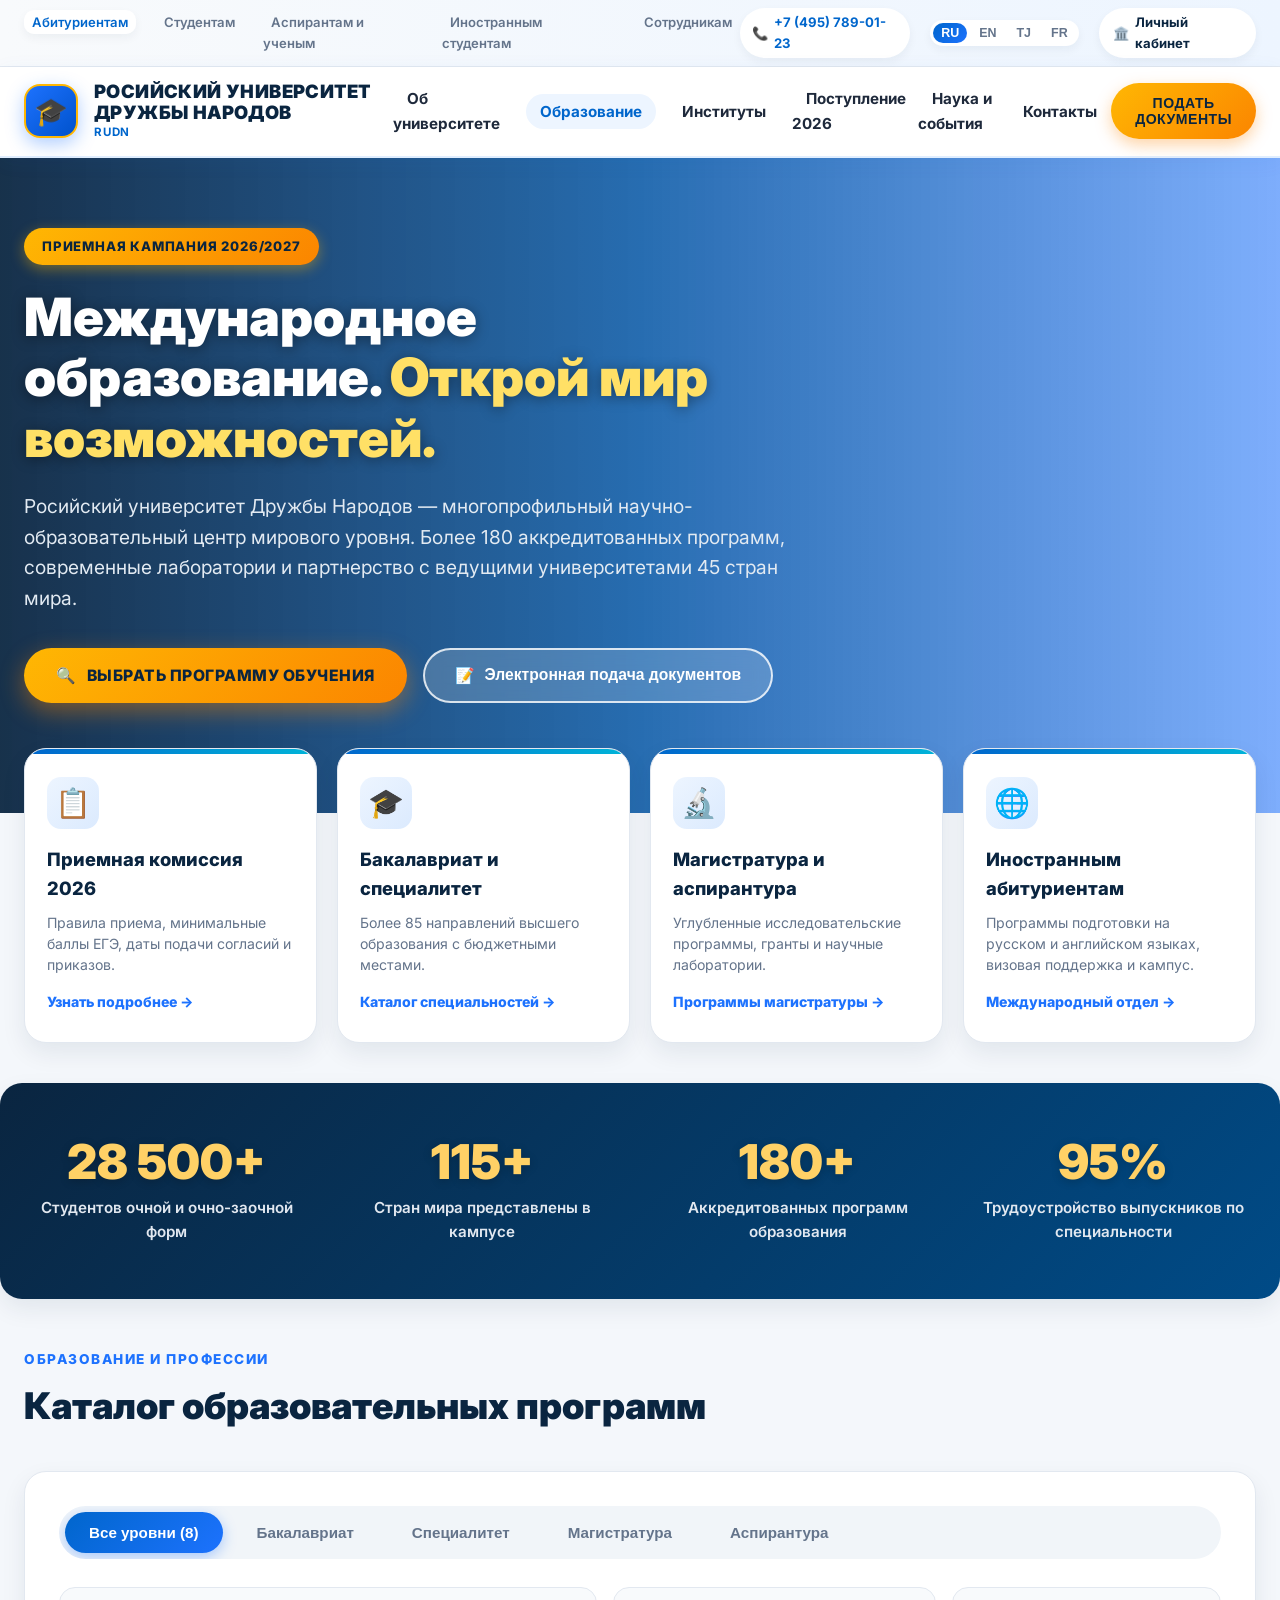
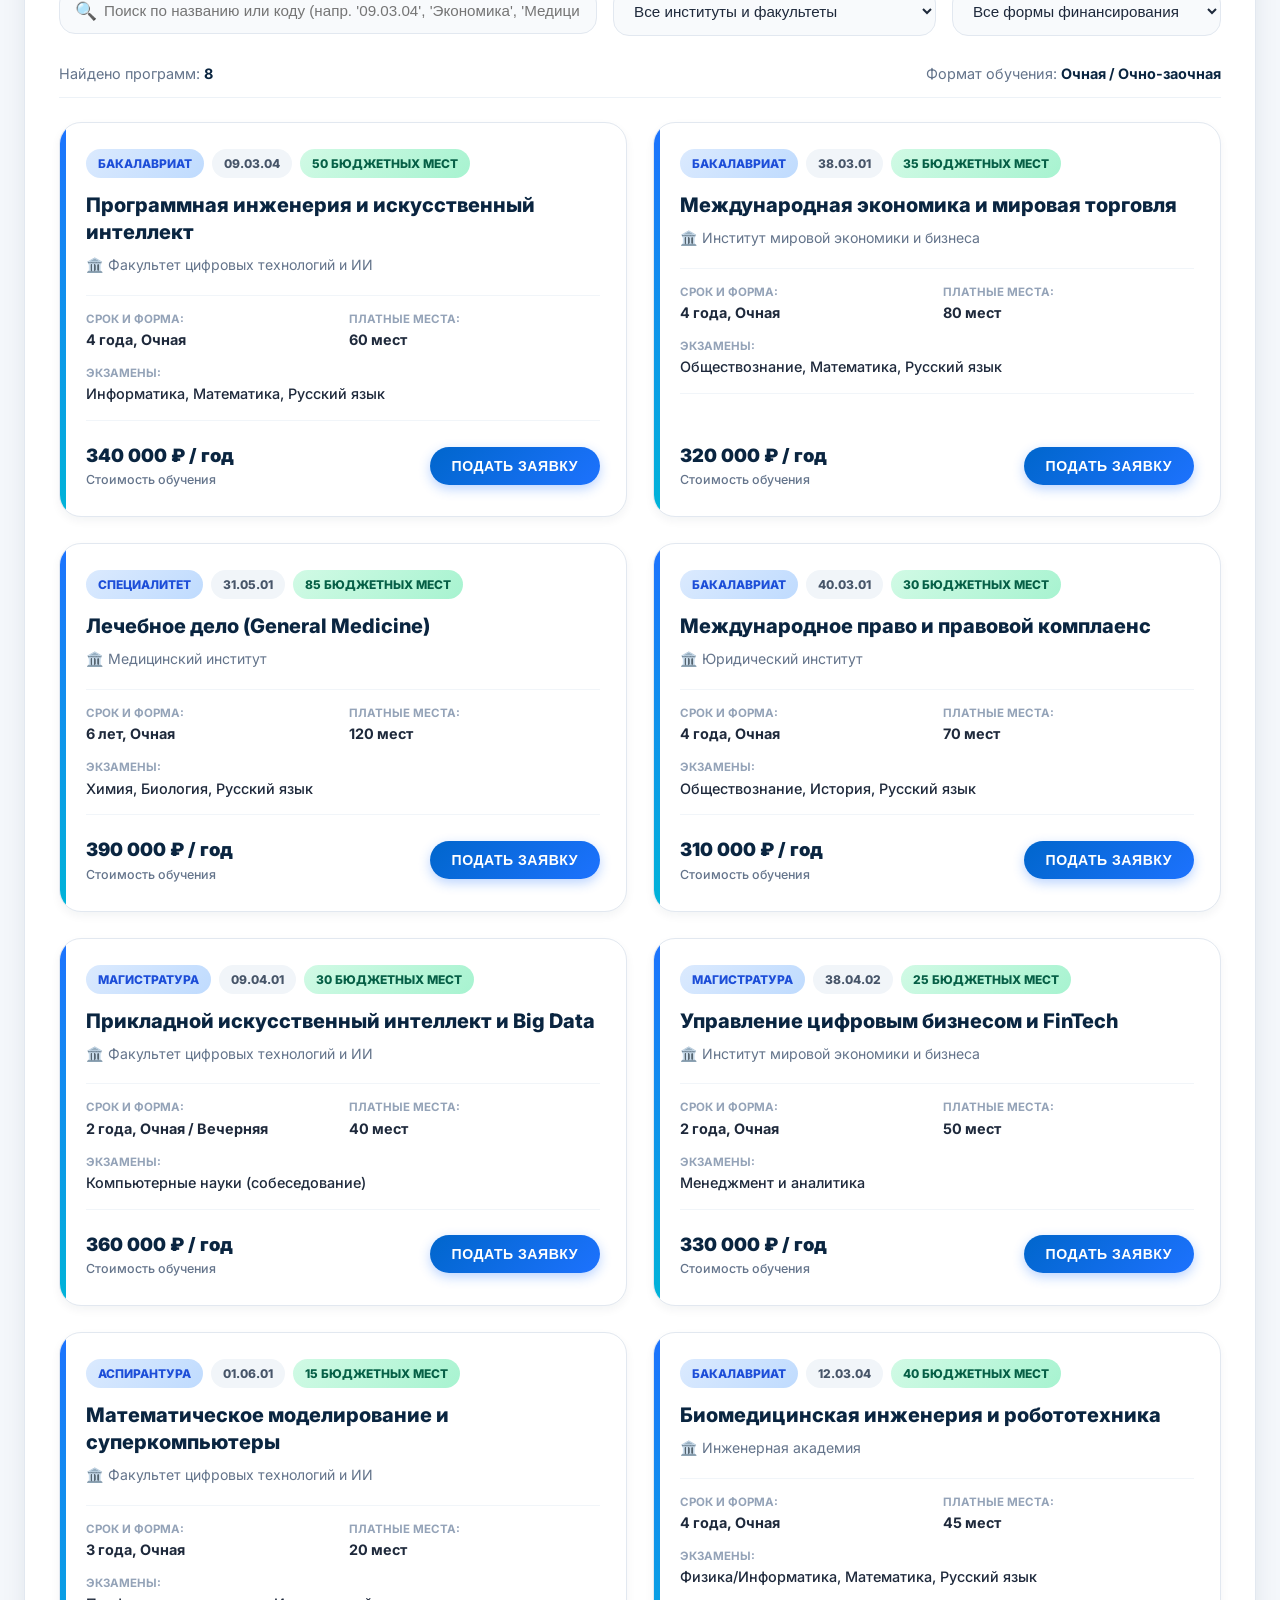
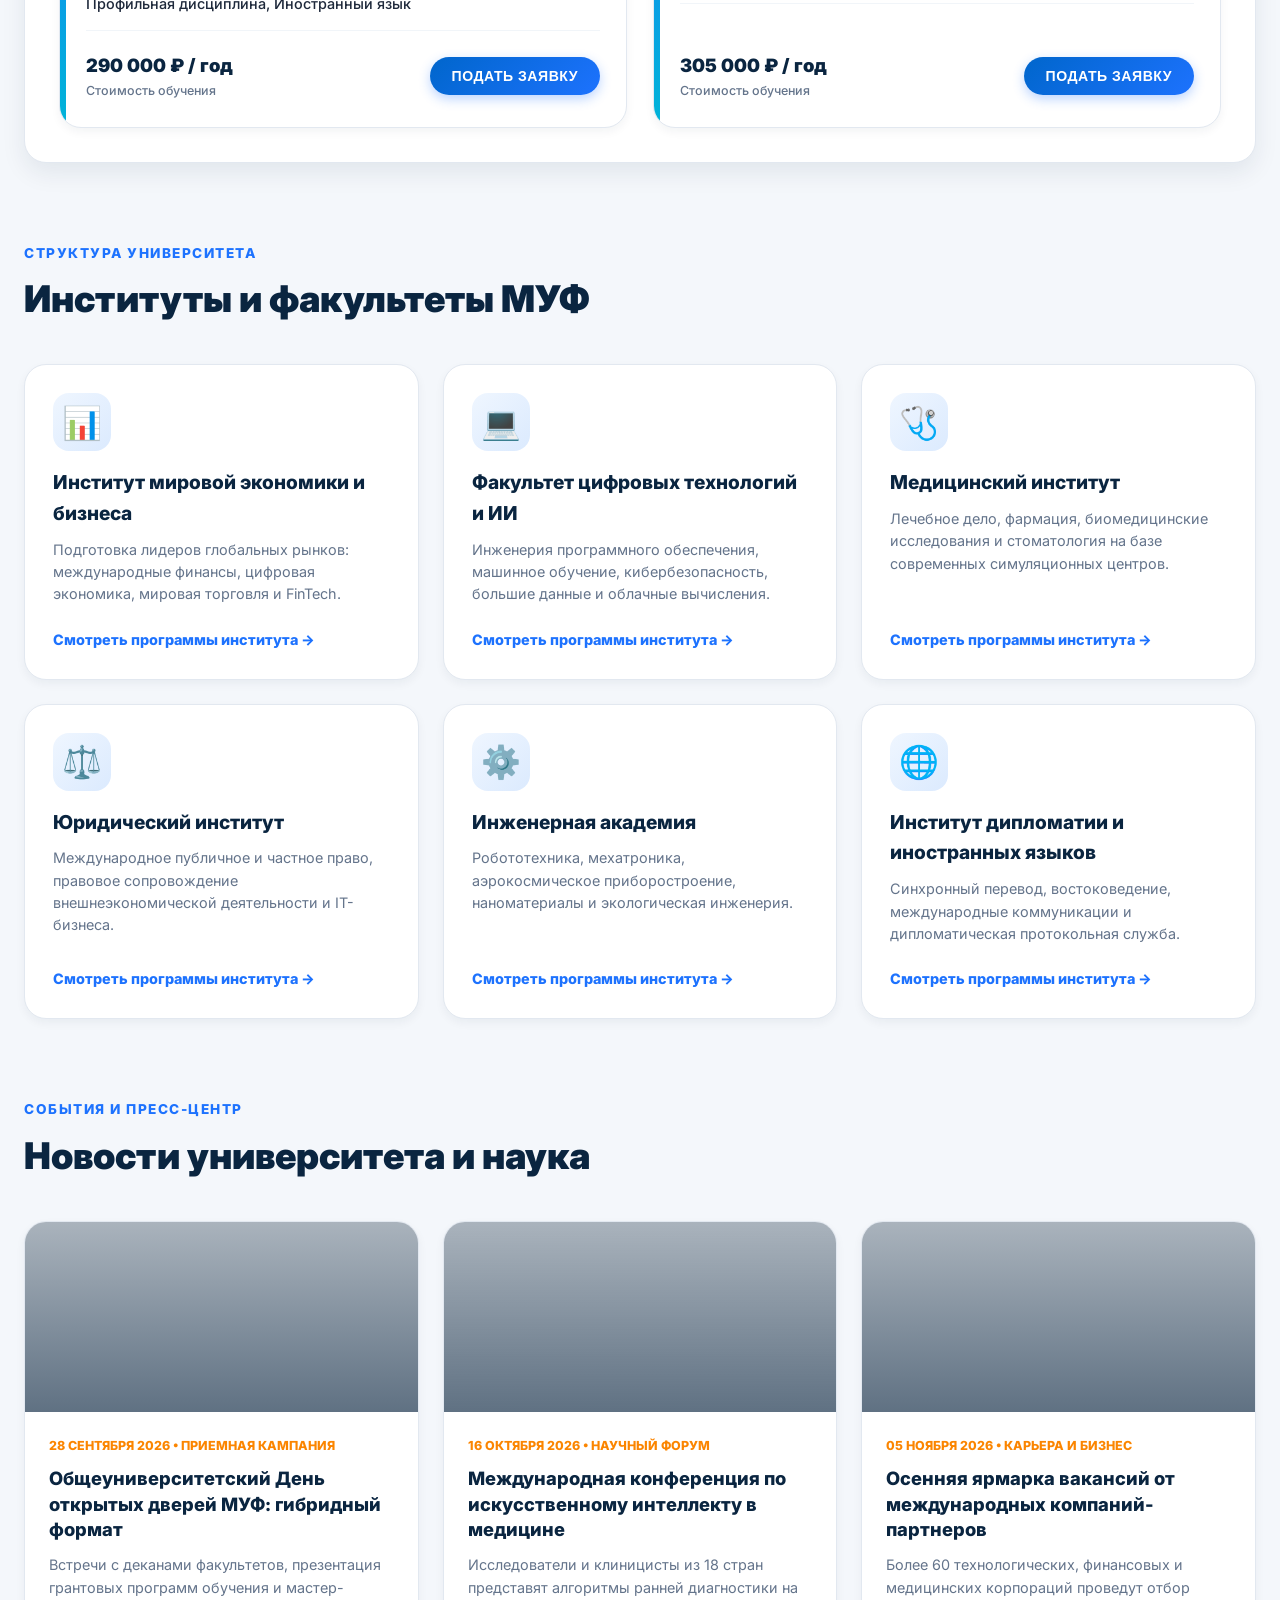
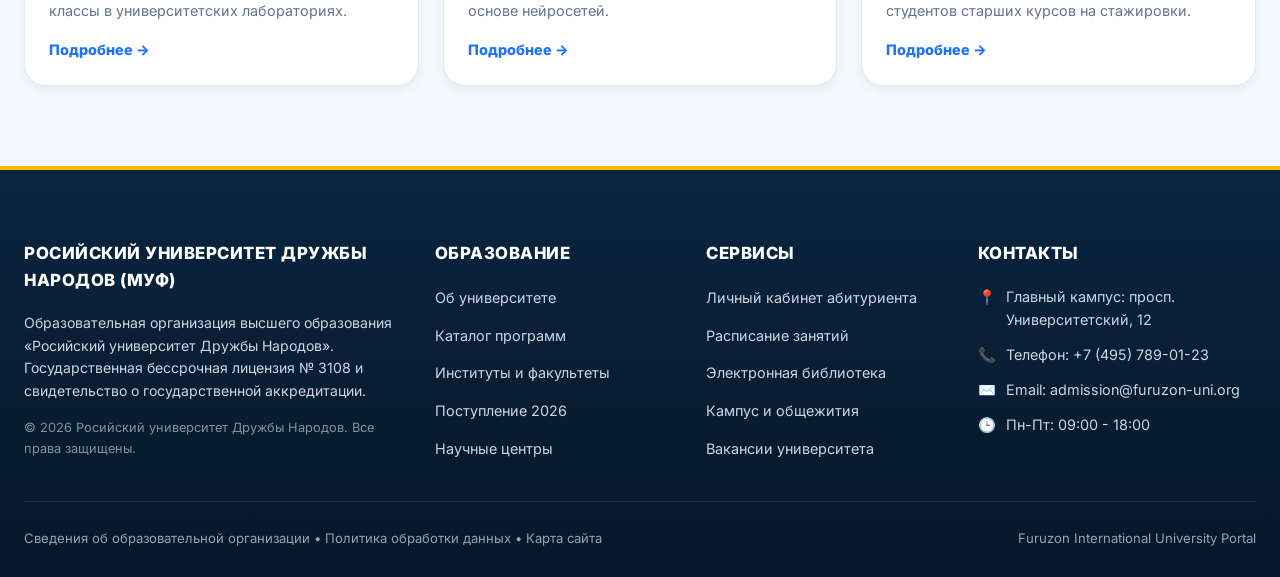
==== index.html @ 8e2ba2ee "Add files via upload" ====
<!DOCTYPE html>
<html lang="ru">
<head>
  <meta charset="UTF-8">
  <meta name="viewport" content="width=device-width, initial-scale=1.0">
  <title>Росийский университет Дружбы Народов | Официальный портал</title>
  <meta name="description" content="Официальный сайт Международного университета Фурузона (МУФ). Бакалавриат, магистратура, аспирантура, институты, приемная комиссия 2026.">
  
  <!-- Fonts -->
  <link rel="preconnect" href="https://fonts.googleapis.com">
  <link rel="preconnect" href="https://fonts.gstatic.com" crossorigin>
  <link href="https://fonts.googleapis.com/css2?family=Inter:wght@400;500;600;700;800;900&display=swap" rel="stylesheet">
  
  <link rel="stylesheet" href="styles.css">
</head>
<body>

  <!-- ================= 1. UTILITY AUDIENCE BAR ================= -->
  <aside class="header-utility-bar">
    <div class="container">
      <ul class="audience-links">
        <li><a href="#catalog" class="active">Абитуриентам</a></li>
        <li><a href="#faculties">Студентам</a></li>
        <li><a href="#news">Аспирантам и ученым</a></li>
        <li><a href="#admission">Иностранным студентам</a></li>
        <li><a href="#contacts">Сотрудникам</a></li>
      </ul>

      <div class="utility-right-tools">
        <a href="tel:+74957890123" class="hotline-phone">
          <span>📞</span> +7 (495) 789-01-23
        </a>

        <div class="lang-selector">
          <button class="lang-btn active">RU</button>
          <button class="lang-btn">EN</button>
          <button class="lang-btn">TJ</button>
          <button class="lang-btn">FR</button>
        </div>

        <a href="#apply" class="personal-portal-link" id="openCabinetBtn">
          <span>🏛️</span> Личный кабинет
        </a>
      </div>
    </div>
  </aside>

  <!-- ================= 2. MAIN WHITE NAVIGATION HEADER ================= -->
  <header class="main-white-header">
    <div class="container">
      <a href="#" class="brand-wrapper">
        <div class="brand-emblem">🎓</div>
        <div class="brand-names">
          <h1>Росийский университет Дружбы Народов</h1>
          <span>RUDN</span>
        </div>
      </a>

      <nav>
        <ul class="nav-links-menu" id="mainNavLinks">
          <li><a href="#about">Об университете</a></li>
          <li><a href="#catalog" class="active">Образование</a></li>
          <li><a href="#faculties">Институты</a></li>
          <li><a href="#admission">Поступление 2026</a></li>
          <li><a href="#news">Наука и события</a></li>
          <li><a href="#contacts">Контакты</a></li>
        </ul>
      </nav>

      <div style="display: flex; align-items: center; gap: 14px;">
        <button class="btn-header-apply" id="btnHeaderApply">Подать документы</button>
        <button class="mobile-menu-icon" id="mobileMenuBtn" aria-label="Открыть меню">☰</button>
      </div>
    </div>
  </header>

  <!-- ================= 3. CAMPUS PHOTOGRAPHIC HERO SLIDER ================= -->
  <section class="hero-slider-section" id="about">
    <div class="container">
      <div class="hero-text-block">
        <span class="hero-eyebrow">Приемная кампания 2026/2027</span>
        <h2 class="hero-title-main">
          Международное образование. <span>Открой мир возможностей.</span>
        </h2>
        <p class="hero-sub-p">
          Росийский университет Дружбы Народов — многопрофильный научно-образовательный центр мирового уровня. Более 180 аккредитованных программ, современные лаборатории и партнерство с ведущими университетами 45 стран мира.
        </p>
        <div class="hero-cta-buttons">
          <a href="#catalog" class="btn-hero-solid">
            <span>🔍</span> Выбрать программу обучения
          </a>
          <button class="btn-hero-outline" id="btnHeroApply">
            <span>📝</span> Электронная подача документов
          </button>
        </div>
      </div>
    </div>
  </section>

  <!-- ================= 4. FLOATING QUICK-ACCESS TILES ================= -->
  <div class="quick-tiles-wrapper">
    <div class="quick-tiles-grid">
      <a href="#admission" class="quick-tile-card">
        <div>
          <div class="tile-icon">📋</div>
          <h3>Приемная комиссия 2026</h3>
          <p>Правила приема, минимальные баллы ЕГЭ, даты подачи согласий и приказов.</p>
        </div>
        <div class="tile-arrow">Узнать подробнее →</div>
      </a>

      <a href="#catalog" class="quick-tile-card">
        <div>
          <div class="tile-icon">🎓</div>
          <h3>Бакалавриат и специалитет</h3>
          <p>Более 85 направлений высшего образования с бюджетными местами.</p>
        </div>
        <div class="tile-arrow">Каталог специальностей →</div>
      </a>

      <a href="#catalog" class="quick-tile-card">
        <div>
          <div class="tile-icon">🔬</div>
          <h3>Магистратура и аспирантура</h3>
          <p>Углубленные исследовательские программы, гранты и научные лаборатории.</p>
        </div>
        <div class="tile-arrow">Программы магистратуры →</div>
      </a>

      <a href="#admission" class="quick-tile-card">
        <div>
          <div class="tile-icon">🌐</div>
          <h3>Иностранным абитуриентам</h3>
          <p>Программы подготовки на русском и английском языках, визовая поддержка и кампус.</p>
        </div>
        <div class="tile-arrow">Международный отдел →</div>
      </a>
    </div>
  </div>

  <!-- ================= 5. INSTITUTIONAL STATS BAND ================= -->
  <section class="stats-band">
    <div class="container">
      <div class="stat-item">
        <h4>28 500+</h4>
        <p>Студентов очной и очно-заочной форм</p>
      </div>
      <div class="stat-item">
        <h4>115+</h4>
        <p>Стран мира представлены в кампусе</p>
      </div>
      <div class="stat-item">
        <h4>180+</h4>
        <p>Аккредитованных программ образования</p>
      </div>
      <div class="stat-item">
        <h4>95%</h4>
        <p>Трудоустройство выпускников по специальности</p>
      </div>
    </div>
  </section>

  <!-- ================= 6. EDUCATIONAL PROGRAMS CATALOG ================= -->
  <section class="section-container" id="catalog">
    <div class="section-title-wrap">
      <span class="section-kicker">Образование и профессии</span>
      <h2 class="section-heading">Каталог образовательных программ</h2>
    </div>

    <div class="catalog-panel">
      <!-- Degree level tabs -->
      <div class="levels-tab-row" id="levelTabs">
        <button class="level-pill-btn active" data-level="all">Все уровни (8)</button>
        <button class="level-pill-btn" data-level="bachelor">Бакалавриат</button>
        <button class="level-pill-btn" data-level="specialist">Специалитет</button>
        <button class="level-pill-btn" data-level="master">Магистратура</button>
        <button class="level-pill-btn" data-level="phd">Аспирантура</button>
      </div>

      <!-- Filters & live search -->
      <div class="controls-filter-grid">
        <div class="search-field-box">
          <span class="search-icon-pos">🔍</span>
          <input 
            type="text" 
            id="programSearchInput" 
            placeholder="Поиск по названию или коду (напр. '09.03.04', 'Экономика', 'Медицина')..."
          >
        </div>

        <div>
          <select id="facultyFilterSelect" class="dropdown-filter-select">
            <option value="all">Все институты и факультеты</option>
            <option value="econ">Институт мировой экономики и бизнеса</option>
            <option value="it">Факультет цифровых технологий и ИИ</option>
            <option value="med">Медицинский институт</option>
            <option value="law">Юридический институт</option>
            <option value="eng">Инженерная академия</option>
          </select>
        </div>

        <div>
          <select id="budgetFilterSelect" class="dropdown-filter-select">
            <option value="all">Все формы финансирования</option>
            <option value="budget">Есть бюджетные места</option>
            <option value="contract">Контрактная основа</option>
          </select>
        </div>
      </div>

      <!-- Counter -->
      <div class="programs-counter-bar">
        <span>Найдено программ: <strong id="resultsCount">8</strong></span>
        <span>Формат обучения: <strong>Очная / Очно-заочная</strong></span>
      </div>

      <!-- Grid of Cards -->
      <div class="programs-cards-flow" id="programsGrid">
        <!-- Injected dynamically via app.js -->
      </div>
    </div>
  </section>

  <!-- ================= 7. INSTITUTES & FACULTIES ================= -->
  <section class="section-container" id="faculties">
    <div class="section-title-wrap">
      <span class="section-kicker">Структура университета</span>
      <h2 class="section-heading">Институты и факультеты МУФ</h2>
    </div>

    <div class="institutes-academic-grid">
      <div class="institute-card-unit">
        <div class="unit-top-info">
          <div class="unit-emblem-badge">📊</div>
          <h3>Институт мировой экономики и бизнеса</h3>
          <p>Подготовка лидеров глобальных рынков: международные финансы, цифровая экономика, мировая торговля и FinTech.</p>
        </div>
        <a href="#catalog" class="unit-programs-link">Смотреть программы института →</a>
      </div>

      <div class="institute-card-unit">
        <div class="unit-top-info">
          <div class="unit-emblem-badge">💻</div>
          <h3>Факультет цифровых технологий и ИИ</h3>
          <p>Инженерия программного обеспечения, машинное обучение, кибербезопасность, большие данные и облачные вычисления.</p>
        </div>
        <a href="#catalog" class="unit-programs-link">Смотреть программы института →</a>
      </div>

      <div class="institute-card-unit">
        <div class="unit-top-info">
          <div class="unit-emblem-badge">🩺</div>
          <h3>Медицинский институт</h3>
          <p>Лечебное дело, фармация, биомедицинские исследования и стоматология на базе современных симуляционных центров.</p>
        </div>
        <a href="#catalog" class="unit-programs-link">Смотреть программы института →</a>
      </div>

      <div class="institute-card-unit">
        <div class="unit-top-info">
          <div class="unit-emblem-badge">⚖️</div>
          <h3>Юридический институт</h3>
          <p>Международное публичное и частное право, правовое сопровождение внешнеэкономической деятельности и IT-бизнеса.</p>
        </div>
        <a href="#catalog" class="unit-programs-link">Смотреть программы института →</a>
      </div>

      <div class="institute-card-unit">
        <div class="unit-top-info">
          <div class="unit-emblem-badge">⚙️</div>
          <h3>Инженерная академия</h3>
          <p>Робототехника, мехатроника, аэрокосмическое приборостроение, наноматериалы и экологическая инженерия.</p>
        </div>
        <a href="#catalog" class="unit-programs-link">Смотреть программы института →</a>
      </div>

      <div class="institute-card-unit">
        <div class="unit-top-info">
          <div class="unit-emblem-badge">🌐</div>
          <h3>Институт дипломатии и иностранных языков</h3>
          <p>Синхронный перевод, востоковедение, международные коммуникации и дипломатическая протокольная служба.</p>
        </div>
        <a href="#catalog" class="unit-programs-link">Смотреть программы института →</a>
      </div>
    </div>
  </section>

  <!-- ================= 8. NEWS & EVENTS ================= -->
  <section class="section-container" id="news">
    <div class="section-title-wrap">
      <span class="section-kicker">События и пресс-центр</span>
      <h2 class="section-heading">Новости университета и наука</h2>
    </div>

    <div class="news-events-grid">
      <article class="news-portal-card">
        <div class="news-photo-thumb img-1"></div>
        <div class="news-card-inner">
          <div>
            <div class="news-stamp-date">28 сентября 2026 • Приемная кампания</div>
            <h3>Общеуниверситетский День открытых дверей МУФ: гибридный формат</h3>
            <p>Встречи с деканами факультетов, презентация грантовых программ обучения и мастер-классы в университетских лабораториях.</p>
          </div>
          <a href="#admission" class="read-more-link">Подробнее →</a>
        </div>
      </article>

      <article class="news-portal-card">
        <div class="news-photo-thumb img-2"></div>
        <div class="news-card-inner">
          <div>
            <div class="news-stamp-date">16 октября 2026 • Научный форум</div>
            <h3>Международная конференция по искусственному интеллекту в медицине</h3>
            <p>Исследователи и клиницисты из 18 стран представят алгоритмы ранней диагностики на основе нейросетей.</p>
          </div>
          <a href="#news" class="read-more-link">Подробнее →</a>
        </div>
      </article>

      <article class="news-portal-card">
        <div class="news-photo-thumb img-3"></div>
        <div class="news-card-inner">
          <div>
            <div class="news-stamp-date">05 ноября 2026 • Карьера и бизнес</div>
            <h3>Осенняя ярмарка вакансий от международных компаний-партнеров</h3>
            <p>Более 60 технологических, финансовых и медицинских корпораций проведут отбор студентов старших курсов на стажировки.</p>
          </div>
          <a href="#contacts" class="read-more-link">Подробнее →</a>
        </div>
      </article>
    </div>
  </section>

  <!-- ================= 9. ADMISSION APPLICATION MODAL ================= -->
  <div class="modal-overlay-wrap" id="appModal">
    <div class="modal-box-frame">
      <button class="modal-close-trigger" id="modalCloseBtn" aria-label="Закрыть">&times;</button>
      
      <div id="modalFormContainer">
        <div class="modal-header-text">
          <h2>Онлайн-приемная комиссия МУФ</h2>
          <p>Подача заявления на поступление в Росийский университет Дружбы Народов (2026/2027 уч. год).</p>
        </div>

        <form id="admissionForm">
          <div class="form-group-item">
            <label for="applicantName">ФИО поступающего *</label>
            <input type="text" id="applicantName" class="form-input-control" placeholder="Иванов Иван Иванович" required>
          </div>

          <div class="form-two-cols">
            <div class="form-group-item">
              <label for="applicantEmail">Email *</label>
              <input type="email" id="applicantEmail" class="form-input-control" placeholder="student@example.com" required>
            </div>
            <div class="form-group-item">
              <label for="applicantPhone">Телефон *</label>
              <input type="tel" id="applicantPhone" class="form-input-control" placeholder="+7 (999) 000-00-00" required>
            </div>
          </div>

          <div class="form-group-item">
            <label for="applicantProgram">Выбранная специальность *</label>
            <select id="applicantProgram" class="form-input-control" required>
              <option value="">-- Выберите программу из перечня --</option>
              <option value="09.03.04 Программная инженерия и разработка ИИ">09.03.04 Программная инженерия и разработка ИИ (Бакалавриат)</option>
              <option value="38.03.01 Международная экономика и мировая торговля">38.03.01 Международная экономика и мировая торговля (Бакалавриат)</option>
              <option value="31.05.01 Лечебное дело">31.05.01 Лечебное дело (Специалитет)</option>
              <option value="40.03.01 Международное право">40.03.01 Международное право (Бакалавриат)</option>
              <option value="09.04.01 Прикладной искусственный интеллект">09.04.01 Прикладной искусственный интеллект (Магистратура)</option>
              <option value="38.04.02 Управление цифровым бизнесом">38.04.02 Управление цифровым бизнесом (Магистратура)</option>
              <option value="01.06.01 Математическое моделирование">01.06.01 Математическое моделирование (Аспирантура)</option>
              <option value="12.03.04 Биомедицинская инженерия">12.03.04 Биомедицинская инженерия (Бакалавриат)</option>
            </select>
          </div>

          <div class="form-two-cols">
            <div class="form-group-item">
              <label for="studyForm">Форма обучения</label>
              <select id="studyForm" class="form-input-control">
                <option value="full-time">Очная</option>
                <option value="part-time">Очно-заочная</option>
                <option value="distance">Дистанционная</option>
              </select>
            </div>
            <div class="form-group-item">
              <label for="citizenship">Гражданство</label>
              <select id="citizenship" class="form-input-control">
                <option value="rf">Гражданин РФ</option>
                <option value="cis">Граждане стран СНГ</option>
                <option value="international">Иностранный гражданин</option>
              </select>
            </div>
          </div>

          <div class="checkbox-consent">
            <input type="checkbox" id="consentAgree" required>
            <label for="consentAgree">Я даю согласие на обработку персональных данных в соответствии с правилами приема МУФ.</label>
          </div>

          <button type="submit" class="btn-send-application">Зарегистрировать заявление в приемной комиссии</button>
        </form>
      </div>

      <!-- Success View -->
      <div class="success-container" id="modalSuccessBox">
        <div class="success-icon-check">✅</div>
        <h2>Заявление успешно принято!</h2>
        <p style="margin: 12px 0 20px; color: #556270;">
          Электронный регистрационный номер: <strong id="applicationRefId" style="color: #004b87;">#MUF-2026-9284</strong>.<br>
          Данные личного кабинета абитуриента отправлены на ваш Email.
        </p>
        <button class="btn-hero-solid" id="btnModalCloseSuccess" style="margin: 0 auto; display: block;">Понятно, закрыть</button>
      </div>
    </div>
  </div>

  <!-- ================= 9.1 LOGIN MODAL (ЛИЧНЫЙ КАБИНЕТ) ================= -->
  <div class="modal-overlay-wrap" id="loginModal">
    <div class="modal-box-frame login-modal-frame">
      <button class="modal-close-trigger" id="loginModalCloseBtn" aria-label="Закрыть">&times;</button>
      
      <div id="loginFormContent">
        <div class="modal-header-text" style="text-align: center;">
          <div class="login-header-icon">🔐</div>
          <h2>Вход в Личный кабинет</h2>
          <p>Единая информационная система студентов и сотрудников МУФ</p>
        </div>

        <div class="login-role-switch">
          <button type="button" class="role-switch-btn active" data-role="student">Студент</button>
          <button type="button" class="role-switch-btn" data-role="staff">Преподаватель / Сотрудник</button>
        </div>

        <form id="studentLoginForm">
          <div class="form-group-item">
            <label for="loginIdentifier">Логин, Email или № студенческого билета *</label>
            <div class="input-with-icon">
              <span class="field-icon">👤</span>
              <input type="text" id="loginIdentifier" class="form-input-control" placeholder="student или email..." required>
            </div>
          </div>

          <div class="form-group-item">
            <label for="loginPassword">Пароль *</label>
            <div class="input-with-icon">
              <span class="field-icon">🔒</span>
              <input type="password" id="loginPassword" class="form-input-control" placeholder="Введите пароль" required>
              <button type="button" class="toggle-password-btn" id="togglePasswordBtn" title="Показать/скрыть пароль">👁️</button>
            </div>
          </div>

          <div class="login-aux-row">
            <label class="checkbox-remember">
              <input type="checkbox" id="rememberMe" checked>
              <span>Запомнить меня</span>
            </label>
            <a href="#" class="forgot-pass-link" id="forgotPasswordLink">Забыли пароль?</a>
          </div>

          <button type="submit" class="btn-send-application" id="btnSubmitLogin">
            Войти в Личный кабинет
          </button>

          <div id="loginErrorMsg" style="display: none; color: #dc2626; font-size: 0.85rem; font-weight: 700; margin-top: 10px; text-align: center;">
            Неверный логин или пароль. Пожалуйста, проверьте данные.
          </div>
        </form>
      </div>

      <!-- Logged In Success / Dashboard Preview -->
      <div class="login-success-view" id="loginSuccessView" style="display: none; text-align: center; padding: 10px 0;">
        <div class="user-avatar-badge">👨‍🎓</div>
        <h3 id="welcomeUserName" style="font-size: 1.3rem; font-weight: 900; color: #002d54; margin-bottom: 4px;">
          Добро пожаловать, Арджманд!
        </h3>
        <p style="color: #64748b; font-size: 0.9rem; margin-bottom: 20px;">
          Авторизация успешно подтверждена. Сессия активна.
        </p>
        
        <div class="cabinet-mini-summary">
          <div class="mini-summary-item">
            <span class="lbl">Студенческий билет:</span>
            <span class="val" style="color: #004b87;">№ 1032183391</span>
          </div>
          <div class="mini-summary-item">
            <span class="lbl">Статус студента:</span>
            <span class="val badge-active">Обучается (Очная форма)</span>
          </div>
          <div class="mini-summary-item">
            <span class="lbl">Подразделение:</span>
            <span class="val">Институт мировой экономики</span>
          </div>
          <div class="mini-summary-item">
            <span class="lbl">Специальность:</span>
            <span class="val">38.03.01 Экономика</span>
          </div>
          <div class="mini-summary-item">
            <span class="lbl">Курс и группа:</span>
            <span class="val">3 курс, группа ЭК-301</span>
          </div>
          <div class="mini-summary-item">
            <span class="lbl">Баланс по договору:</span>
            <span class="val" style="color: #065f46;">0 ₽ (Оплачено полностью)</span>
          </div>
        </div>

        <div style="display: flex; gap: 12px; margin-top: 24px;">
          <button type="button" class="btn-hero-solid" id="btnCloseLoginSuccess" style="flex: 1; padding: 12px;" onclick="window.location.href='cabinet.html'">
            В панель обучения →
          </button>
          <button type="button" class="btn-card-enroll" id="btnLogoutSession" style="background: #f1f5f9; color: #475569; border: 1px solid #cbd5e1;">
            Выйти
          </button>
        </div>
      </div>
    </div>
  </div>

  <!-- ================= 10. INSTITUTIONAL FOOTER ================= -->
  <footer class="flagship-footer" id="contacts">
    <div class="container">
      <div class="footer-columns-grid">
        <div>
          <h4>Росийский университет Дружбы Народов (МУФ)</h4>
          <p style="font-size: 0.88rem; line-height: 1.6; margin-bottom: 16px;">
            Образовательная организация высшего образования «Росийский университет Дружбы Народов». Государственная бессрочная лицензия № 3108 и свидетельство о государственной аккредитации.
          </p>
          <p style="font-size: 0.8rem; color: #8091a5;">
            © 2026 Росийский университет Дружбы Народов. Все права защищены.
          </p>
        </div>

        <div>
          <h4>Образование</h4>
          <ul class="footer-nav-list">
            <li><a href="#about">Об университете</a></li>
            <li><a href="#catalog">Каталог программ</a></li>
            <li><a href="#faculties">Институты и факультеты</a></li>
            <li><a href="#admission">Поступление 2026</a></li>
            <li><a href="#news">Научные центры</a></li>
          </ul>
        </div>

        <div>
          <h4>Сервисы</h4>
          <ul class="footer-nav-list">
            <li><a href="#apply" class="open-modal-trigger">Личный кабинет абитуриента</a></li>
            <li><a href="#catalog">Расписание занятий</a></li>
            <li><a href="#catalog">Электронная библиотека</a></li>
            <li><a href="#admission">Кампус и общежития</a></li>
            <li><a href="#contacts">Вакансии университета</a></li>
          </ul>
        </div>

        <div>
          <h4>Контакты</h4>
          <ul class="footer-contacts-info">
            <li><span>📍</span> Главный кампус: просп. Университетский, 12</li>
            <li><span>📞</span> Телефон: +7 (495) 789-01-23</li>
            <li><span>✉️</span> Email: admission@furuzon-uni.org</li>
            <li><span>🕒</span> Пн-Пт: 09:00 - 18:00</li>
          </ul>
        </div>
      </div>

      <div class="footer-bottom-legal">
        <div>Сведения об образовательной организации • Политика обработки данных • Карта сайта</div>
        <div>Furuzon International University Portal</div>
      </div>
    </div>
  </footer>

  <script src="app.js"></script>
</body>
</html>
---- styles.css ----
/* ==========================================================================
   Международный университет Фурузона - Modern Vibrant Academic Theme
   Rounded Corners, Vivid Colors & Premium Academic Styling
   ========================================================================== */

:root {
  /* Vibrant University Colors */
  --uni-blue: #0066cc;
  --uni-blue-electric: #1d72fe;
  --uni-blue-dark: #0a2540;
  --uni-blue-soft: #edf5ff;
  --uni-cyan: #00b4d8;
  --uni-gold: #ffb703;
  --uni-gold-hover: #fb8500;
  --uni-emerald: #10b981;
  --uni-purple: #8b5cf6;
  
  --text-main: #1e293b;
  --text-muted: #64748b;
  --text-light: #94a3b8;
  --border-light: #e2e8f0;
  
  --bg-page: #f4f7fb;
  --bg-white: #ffffff;
  
  /* Soft Rounded Radii */
  --radius-pill: 9999px;
  --radius-lg: 22px;
  --radius-md: 16px;
  --radius-sm: 10px;
  
  /* Rich Modern Shadows */
  --shadow-sm: 0 4px 10px rgba(10, 37, 64, 0.05);
  --shadow-md: 0 10px 25px rgba(10, 37, 64, 0.08);
  --shadow-hover: 0 18px 38px rgba(0, 102, 204, 0.18);
  --shadow-glow: 0 8px 24px rgba(29, 114, 254, 0.35);
  
  --transition: all 0.28s cubic-bezier(0.4, 0, 0.2, 1);
}

* {
  margin: 0;
  padding: 0;
  box-sizing: border-box;
}

body {
  font-family: 'Inter', -apple-system, BlinkMacSystemFont, "Segoe UI", Roboto, sans-serif;
  color: var(--text-main);
  background-color: var(--bg-page);
  line-height: 1.6;
}

/* ==========================================================================
   1. Clean White Academic Header with Vibrant Accents
   ========================================================================== */

/* Top Utility Bar */
.header-utility-bar {
  background: linear-gradient(90deg, #f8fafc 0%, #edf5ff 100%);
  border-bottom: 1px solid var(--border-light);
  font-size: 0.82rem;
}

.header-utility-bar .container {
  max-width: 1380px;
  margin: 0 auto;
  padding: 8px 24px;
  display: flex;
  justify-content: space-between;
  align-items: center;
}

.audience-links {
  display: flex;
  gap: 20px;
  list-style: none;
}

.audience-links a {
  color: var(--text-muted);
  text-decoration: none;
  font-weight: 600;
  padding: 4px 8px;
  border-radius: var(--radius-sm);
  transition: var(--transition);
}

.audience-links a:hover,
.audience-links a.active {
  color: var(--uni-blue);
  background-color: #ffffff;
  box-shadow: var(--shadow-sm);
}

.utility-right-tools {
  display: flex;
  align-items: center;
  gap: 20px;
}

.hotline-phone {
  color: var(--uni-blue);
  text-decoration: none;
  font-weight: 700;
  display: flex;
  align-items: center;
  gap: 6px;
  background-color: #ffffff;
  padding: 4px 12px;
  border-radius: var(--radius-pill);
  box-shadow: var(--shadow-sm);
  transition: var(--transition);
}

.hotline-phone:hover {
  transform: translateY(-1px);
  color: var(--uni-blue-electric);
}

.lang-selector {
  display: flex;
  gap: 4px;
  background-color: #ffffff;
  padding: 3px;
  border-radius: var(--radius-pill);
  box-shadow: var(--shadow-sm);
}

.lang-btn {
  background: none;
  border: none;
  color: var(--text-muted);
  font-weight: 700;
  font-size: 0.78rem;
  padding: 3px 8px;
  border-radius: var(--radius-pill);
  cursor: pointer;
  transition: var(--transition);
}

.lang-btn.active {
  background: linear-gradient(135deg, var(--uni-blue) 0%, var(--uni-blue-electric) 100%);
  color: #ffffff;
}

.personal-portal-link {
  color: var(--uni-blue-dark);
  text-decoration: none;
  font-weight: 700;
  display: flex;
  align-items: center;
  gap: 6px;
  background-color: #ffffff;
  padding: 4px 14px;
  border-radius: var(--radius-pill);
  box-shadow: var(--shadow-sm);
  transition: var(--transition);
}

.personal-portal-link:hover {
  color: var(--uni-blue);
  transform: translateY(-1px);
}

/* Main White Navigation Header */
.main-white-header {
  background-color: #ffffff;
  border-bottom: 2px solid #e0eeff;
  position: sticky;
  top: 0;
  z-index: 1000;
  box-shadow: 0 4px 20px rgba(0, 102, 204, 0.06);
}

.main-white-header .container {
  max-width: 1380px;
  margin: 0 auto;
  padding: 14px 24px;
  display: flex;
  justify-content: space-between;
  align-items: center;
}

.brand-wrapper {
  display: flex;
  align-items: center;
  gap: 16px;
  text-decoration: none;
}

.brand-emblem {
  width: 54px;
  height: 54px;
  background: linear-gradient(135deg, #1d72fe 0%, #0052cc 100%);
  border-radius: 16px;
  display: flex;
  align-items: center;
  justify-content: center;
  color: #ffffff;
  font-size: 1.7rem;
  box-shadow: 0 6px 18px rgba(29, 114, 254, 0.35);
  border: 2px solid var(--uni-gold);
  flex-shrink: 0;
  transition: var(--transition);
}

.brand-wrapper:hover .brand-emblem {
  transform: rotate(5deg) scale(1.04);
}

.brand-names h1 {
  font-size: 1.15rem;
  font-weight: 900;
  line-height: 1.15;
  color: var(--uni-blue-dark);
  text-transform: uppercase;
  letter-spacing: 0.4px;
}

.brand-names span {
  font-size: 0.72rem;
  color: var(--uni-blue);
  letter-spacing: 0.8px;
  display: block;
  text-transform: uppercase;
  font-weight: 700;
}

.nav-links-menu {
  display: flex;
  align-items: center;
  gap: 12px;
  list-style: none;
}

.nav-links-menu a {
  color: var(--text-main);
  text-decoration: none;
  font-size: 0.95rem;
  font-weight: 700;
  padding: 8px 14px;
  border-radius: var(--radius-pill);
  position: relative;
  transition: var(--transition);
}

.nav-links-menu a:hover,
.nav-links-menu a.active {
  color: var(--uni-blue);
  background-color: var(--uni-blue-soft);
}

.btn-header-apply {
  background: linear-gradient(135deg, #ffb703 0%, #fb8500 100%);
  color: #0a2540;
  font-weight: 800;
  font-size: 0.88rem;
  padding: 12px 24px;
  border-radius: var(--radius-pill);
  border: none;
  cursor: pointer;
  text-transform: uppercase;
  letter-spacing: 0.5px;
  box-shadow: 0 6px 16px rgba(251, 133, 0, 0.35);
  transition: var(--transition);
}

.btn-header-apply:hover {
  transform: translateY(-2px);
  box-shadow: 0 8px 22px rgba(251, 133, 0, 0.5);
}

.mobile-menu-icon {
  display: none;
  background: none;
  border: none;
  font-size: 1.8rem;
  color: var(--uni-blue-dark);
  cursor: pointer;
}

/* ==========================================================================
   2. Full-Width Photographic Campus Hero Banner
   ========================================================================== */
.hero-slider-section {
  position: relative;
  min-height: 540px;
  background: 
    linear-gradient(90deg, rgba(10, 37, 64, 0.94) 0%, rgba(0, 82, 163, 0.84) 50%, rgba(29, 114, 254, 0.55) 100%),
    url('https://images.unsplash.com/photo-1541339907198-e08756dedf3f?auto=format&fit=crop&w=1920&q=80') center/cover no-repeat;
  display: flex;
  align-items: center;
  color: #ffffff;
  padding: 70px 24px 110px;
}

.hero-slider-section .container {
  max-width: 1380px;
  margin: 0 auto;
  width: 100%;
}

.hero-text-block {
  max-width: 800px;
}

.hero-eyebrow {
  display: inline-flex;
  align-items: center;
  gap: 8px;
  background: linear-gradient(135deg, var(--uni-gold) 0%, var(--uni-gold-hover) 100%);
  color: #0a2540;
  padding: 8px 18px;
  border-radius: var(--radius-pill);
  font-size: 0.82rem;
  font-weight: 800;
  text-transform: uppercase;
  letter-spacing: 0.8px;
  margin-bottom: 22px;
  box-shadow: 0 4px 14px rgba(255, 183, 3, 0.4);
}

.hero-title-main {
  font-size: 3.3rem;
  font-weight: 900;
  line-height: 1.15;
  margin-bottom: 22px;
  text-shadow: 0 2px 14px rgba(0, 0, 0, 0.4);
}

.hero-title-main span {
  color: #ffe066;
}

.hero-sub-p {
  font-size: 1.2rem;
  line-height: 1.6;
  color: #e2eaf2;
  margin-bottom: 34px;
}

.hero-cta-buttons {
  display: flex;
  gap: 16px;
  flex-wrap: wrap;
}

.btn-hero-solid {
  background: linear-gradient(135deg, #ffb703 0%, #fb8500 100%);
  color: #0a2540;
  font-weight: 800;
  font-size: 0.98rem;
  text-transform: uppercase;
  letter-spacing: 0.5px;
  padding: 15px 32px;
  border-radius: var(--radius-pill);
  text-decoration: none;
  display: inline-flex;
  align-items: center;
  gap: 10px;
  box-shadow: 0 8px 24px rgba(251, 133, 0, 0.45);
  transition: var(--transition);
  border: none;
  cursor: pointer;
}

.btn-hero-solid:hover {
  transform: translateY(-3px);
  box-shadow: 0 12px 30px rgba(251, 133, 0, 0.6);
}

.btn-hero-outline {
  background-color: rgba(255, 255, 255, 0.18);
  backdrop-filter: blur(10px);
  color: #ffffff;
  border: 2px solid rgba(255, 255, 255, 0.8);
  font-weight: 700;
  font-size: 0.98rem;
  padding: 14px 30px;
  border-radius: var(--radius-pill);
  text-decoration: none;
  display: inline-flex;
  align-items: center;
  gap: 10px;
  transition: var(--transition);
  cursor: pointer;
}

.btn-hero-outline:hover {
  background-color: #ffffff;
  color: var(--uni-blue);
  transform: translateY(-2px);
  box-shadow: 0 8px 20px rgba(255, 255, 255, 0.25);
}

/* ==========================================================================
   3. Floating Rounded Quick-Access Academic Tiles
   ========================================================================== */
.quick-tiles-wrapper {
  max-width: 1380px;
  margin: -65px auto 40px;
  padding: 0 24px;
  position: relative;
  z-index: 10;
}

.quick-tiles-grid {
  display: grid;
  grid-template-columns: repeat(4, 1fr);
  gap: 20px;
}

.quick-tile-card {
  background-color: #ffffff;
  border-radius: var(--radius-lg);
  padding: 28px 22px;
  box-shadow: var(--shadow-md);
  border: 1px solid var(--border-light);
  text-decoration: none;
  color: var(--text-main);
  transition: var(--transition);
  display: flex;
  flex-direction: column;
  justify-content: space-between;
  position: relative;
  overflow: hidden;
}

.quick-tile-card::before {
  content: '';
  position: absolute;
  top: 0;
  left: 0;
  right: 0;
  height: 5px;
  background: linear-gradient(90deg, var(--uni-blue) 0%, var(--uni-cyan) 100%);
  border-top-left-radius: var(--radius-lg);
  border-top-right-radius: var(--radius-lg);
}

.quick-tile-card:hover {
  transform: translateY(-8px);
  box-shadow: var(--shadow-hover);
  border-color: #bfdbfe;
}

.quick-tile-card:hover::before {
  background: linear-gradient(90deg, #ffb703 0%, #fb8500 100%);
}

.tile-icon {
  width: 52px;
  height: 52px;
  border-radius: 14px;
  background: linear-gradient(135deg, var(--uni-blue-soft) 0%, #dbeafe 100%);
  display: flex;
  align-items: center;
  justify-content: center;
  font-size: 1.8rem;
  margin-bottom: 16px;
  transition: var(--transition);
}

.quick-tile-card:hover .tile-icon {
  transform: scale(1.1);
  background: linear-gradient(135deg, #fef3c7 0%, #fde68a 100%);
}

.quick-tile-card h3 {
  font-size: 1.15rem;
  font-weight: 800;
  color: var(--uni-blue-dark);
  margin-bottom: 8px;
}

.quick-tile-card p {
  font-size: 0.88rem;
  color: var(--text-muted);
  line-height: 1.5;
}

.tile-arrow {
  margin-top: 16px;
  font-size: 0.88rem;
  font-weight: 800;
  color: var(--uni-blue-electric);
  display: inline-flex;
  align-items: center;
  gap: 6px;
  transition: var(--transition);
}

.quick-tile-card:hover .tile-arrow {
  transform: translateX(4px);
  color: var(--uni-gold-hover);
}

/* ==========================================================================
   4. Vibrant Institutional Statistics Band
   ========================================================================== */
.stats-band {
  background: linear-gradient(135deg, #0a2540 0%, #004b87 100%);
  color: #ffffff;
  padding: 55px 24px;
  margin-bottom: 50px;
  border-radius: var(--radius-lg);
  max-width: 1380px;
  margin-left: auto;
  margin-right: auto;
  box-shadow: var(--shadow-md);
}

.stats-band .container {
  display: grid;
  grid-template-columns: repeat(4, 1fr);
  gap: 30px;
  text-align: center;
}

.stat-item h4 {
  font-size: 3rem;
  font-weight: 900;
  color: #ffd166;
  line-height: 1;
  margin-bottom: 10px;
  text-shadow: 0 2px 10px rgba(0, 0, 0, 0.2);
}

.stat-item p {
  font-size: 0.95rem;
  color: #e2e8f0;
  font-weight: 600;
}

/* ==========================================================================
   5. Educational Programs Catalog Section (ROUNDED TABS & CARDS)
   ========================================================================== */
.section-container {
  max-width: 1380px;
  margin: 0 auto 80px;
  padding: 0 24px;
}

.section-title-wrap {
  margin-bottom: 35px;
}

.section-kicker {
  color: var(--uni-blue-electric);
  font-size: 0.85rem;
  font-weight: 800;
  text-transform: uppercase;
  letter-spacing: 1.5px;
  display: block;
  margin-bottom: 6px;
}

.section-heading {
  font-size: 2.3rem;
  font-weight: 900;
  color: var(--uni-blue-dark);
}

/* Catalog Panel */
.catalog-panel {
  background-color: #ffffff;
  border-radius: var(--radius-lg);
  padding: 34px;
  border: 1px solid var(--border-light);
  box-shadow: var(--shadow-md);
}

/* ROUNDED PILL TABS (Вкладки с закругленными углами) */
.levels-tab-row {
  display: flex;
  gap: 10px;
  background-color: #f1f5f9;
  padding: 6px;
  border-radius: var(--radius-pill);
  margin-bottom: 28px;
  overflow-x: auto;
}

.level-pill-btn {
  background: none;
  border: none;
  padding: 12px 24px;
  font-size: 0.95rem;
  font-weight: 700;
  color: var(--text-muted);
  cursor: pointer;
  border-radius: var(--radius-pill);
  transition: var(--transition);
  white-space: nowrap;
}

.level-pill-btn:hover {
  color: var(--uni-blue);
  background-color: rgba(255, 255, 255, 0.7);
}

.level-pill-btn.active {
  background: linear-gradient(135deg, var(--uni-blue) 0%, var(--uni-blue-electric) 100%);
  color: #ffffff;
  box-shadow: 0 4px 14px rgba(29, 114, 254, 0.35);
}

/* Controls Filter Grid */
.controls-filter-grid {
  display: grid;
  grid-template-columns: 2fr 1.2fr 1fr;
  gap: 16px;
  margin-bottom: 26px;
}

.search-field-box {
  position: relative;
}

.search-field-box input {
  width: 100%;
  padding: 14px 16px 14px 44px;
  border: 1.5px solid var(--border-light);
  border-radius: var(--radius-md);
  font-size: 0.95rem;
  outline: none;
  background-color: #f8fafc;
  transition: var(--transition);
}

.search-field-box input:focus {
  border-color: var(--uni-blue-electric);
  background-color: #ffffff;
  box-shadow: 0 0 0 4px rgba(29, 114, 254, 0.15);
}

.search-icon-pos {
  position: absolute;
  left: 16px;
  top: 50%;
  transform: translateY(-50%);
  color: var(--text-muted);
  font-size: 1.1rem;
}

.dropdown-filter-select {
  width: 100%;
  padding: 14px 16px;
  border: 1.5px solid var(--border-light);
  border-radius: var(--radius-md);
  font-size: 0.95rem;
  background-color: #f8fafc;
  outline: none;
  color: var(--text-main);
  cursor: pointer;
  transition: var(--transition);
}

.dropdown-filter-select:focus {
  border-color: var(--uni-blue-electric);
  background-color: #ffffff;
}

.programs-counter-bar {
  display: flex;
  justify-content: space-between;
  font-size: 0.9rem;
  color: var(--text-muted);
  margin-bottom: 24px;
  border-bottom: 1px solid #edf2f7;
  padding-bottom: 12px;
}

.programs-counter-bar strong {
  color: var(--uni-blue-dark);
}

/* Programs Card Grid with Rounded Corners */
.programs-cards-flow {
  display: grid;
  grid-template-columns: repeat(auto-fill, minmax(380px, 1fr));
  gap: 26px;
}

.card-program-item {
  background-color: #ffffff;
  border: 1px solid var(--border-light);
  border-radius: var(--radius-lg);
  padding: 26px;
  display: flex;
  flex-direction: column;
  justify-content: space-between;
  box-shadow: var(--shadow-sm);
  transition: var(--transition);
  position: relative;
  overflow: hidden;
}

.card-program-item::before {
  content: '';
  position: absolute;
  top: 0;
  left: 0;
  width: 6px;
  height: 100%;
  background: linear-gradient(180deg, var(--uni-blue-electric) 0%, var(--uni-cyan) 100%);
}

.card-program-item:hover {
  transform: translateY(-5px);
  box-shadow: var(--shadow-hover);
  border-color: #bfdbfe;
}

.badges-stack {
  display: flex;
  gap: 8px;
  flex-wrap: wrap;
  margin-bottom: 14px;
}

.tag-badge {
  font-size: 0.75rem;
  font-weight: 800;
  padding: 5px 12px;
  border-radius: var(--radius-pill);
  text-transform: uppercase;
}

.tag-badge.degree {
  background: linear-gradient(135deg, #dbeafe 0%, #bfdbfe 100%);
  color: #1d4ed8;
}

.tag-badge.code {
  background-color: #f1f5f9;
  color: #475569;
}

.tag-badge.budget {
  background: linear-gradient(135deg, #d1fae5 0%, #a7f3d0 100%);
  color: #065f46;
}

.prog-item-title {
  font-size: 1.25rem;
  font-weight: 800;
  color: var(--uni-blue-dark);
  line-height: 1.35;
  margin-bottom: 8px;
}

.prog-faculty-affiliation {
  font-size: 0.88rem;
  color: var(--text-muted);
  margin-bottom: 18px;
}

.prog-parameters-table {
  border-top: 1px solid #f1f5f9;
  border-bottom: 1px solid #f1f5f9;
  padding: 14px 0;
  margin-bottom: 20px;
  display: grid;
  grid-template-columns: 1fr 1fr;
  gap: 12px;
  font-size: 0.85rem;
}

.param-col span {
  display: block;
  font-size: 0.72rem;
  color: var(--text-light);
  text-transform: uppercase;
  font-weight: 700;
}

.param-col strong {
  color: var(--text-main);
  font-size: 0.9rem;
}

.card-cta-row {
  display: flex;
  justify-content: space-between;
  align-items: center;
}

.price-text {
  font-size: 1.15rem;
  font-weight: 900;
  color: var(--uni-blue-dark);
}

.price-text span {
  font-size: 0.78rem;
  color: var(--text-muted);
  font-weight: 500;
  display: block;
}

.btn-card-enroll {
  background: linear-gradient(135deg, var(--uni-blue) 0%, var(--uni-blue-electric) 100%);
  color: #ffffff;
  border: none;
  padding: 11px 22px;
  border-radius: var(--radius-pill);
  font-size: 0.88rem;
  font-weight: 800;
  cursor: pointer;
  text-transform: uppercase;
  letter-spacing: 0.5px;
  box-shadow: 0 4px 12px rgba(29, 114, 254, 0.3);
  transition: var(--transition);
}

.btn-card-enroll:hover {
  transform: translateY(-2px);
  box-shadow: 0 6px 18px rgba(29, 114, 254, 0.45);
}

/* ==========================================================================
   6. Academic Institutes Grid (Rounded & Colorful)
   ========================================================================== */
.institutes-academic-grid {
  display: grid;
  grid-template-columns: repeat(3, 1fr);
  gap: 24px;
}

.institute-card-unit {
  background-color: #ffffff;
  border: 1px solid var(--border-light);
  border-radius: var(--radius-lg);
  padding: 28px;
  box-shadow: var(--shadow-sm);
  transition: var(--transition);
  display: flex;
  flex-direction: column;
  justify-content: space-between;
}

.institute-card-unit:hover {
  transform: translateY(-6px);
  box-shadow: var(--shadow-hover);
  border-color: #93c5fd;
}

.unit-top-info {
  margin-bottom: 22px;
}

.unit-emblem-badge {
  width: 58px;
  height: 58px;
  border-radius: 16px;
  background: linear-gradient(135deg, #eff6ff 0%, #dbeafe 100%);
  display: flex;
  align-items: center;
  justify-content: center;
  font-size: 2rem;
  margin-bottom: 16px;
  transition: var(--transition);
}

.institute-card-unit:hover .unit-emblem-badge {
  transform: scale(1.1) rotate(5deg);
  background: linear-gradient(135deg, #fef3c7 0%, #fde68a 100%);
}

.institute-card-unit h3 {
  font-size: 1.2rem;
  font-weight: 800;
  color: var(--uni-blue-dark);
  margin-bottom: 10px;
}

.institute-card-unit p {
  font-size: 0.9rem;
  color: var(--text-muted);
  line-height: 1.55;
}

.unit-programs-link {
  font-size: 0.9rem;
  font-weight: 800;
  color: var(--uni-blue-electric);
  text-decoration: none;
  display: inline-flex;
  align-items: center;
  gap: 6px;
  transition: var(--transition);
}

.unit-programs-link:hover {
  color: var(--uni-gold-hover);
  transform: translateX(4px);
}

/* ==========================================================================
   7. News & Campus Events Grid (Rounded Cards)
   ========================================================================== */
.news-events-grid {
  display: grid;
  grid-template-columns: repeat(3, 1fr);
  gap: 24px;
}

.news-portal-card {
  background-color: #ffffff;
  border: 1px solid var(--border-light);
  border-radius: var(--radius-lg);
  overflow: hidden;
  box-shadow: var(--shadow-sm);
  transition: var(--transition);
  display: flex;
  flex-direction: column;
}

.news-portal-card:hover {
  transform: translateY(-6px);
  box-shadow: var(--shadow-hover);
}

.news-photo-thumb {
  height: 190px;
  display: flex;
  align-items: center;
  justify-content: center;
  transition: transform 0.4s ease;
}

.news-portal-card:hover .news-photo-thumb {
  transform: scale(1.04);
}

.news-photo-thumb.img-1 {
  background: linear-gradient(rgba(10, 37, 64, 0.35), rgba(10, 37, 64, 0.65)),
    url('https://images.unsplash.com/photo-1523240795612-9a054b0db644?auto=format&fit=crop&w=600&q=80') center/cover;
}

.news-photo-thumb.img-2 {
  background: linear-gradient(rgba(10, 37, 64, 0.35), rgba(10, 37, 64, 0.65)),
    url('https://images.unsplash.com/photo-1509062522246-3755977927d7?auto=format&fit=crop&w=600&q=80') center/cover;
}

.news-photo-thumb.img-3 {
  background: linear-gradient(rgba(10, 37, 64, 0.35), rgba(10, 37, 64, 0.65)),
    url('https://images.unsplash.com/photo-1531482615713-2afd69097998?auto=format&fit=crop&w=600&q=80') center/cover;
}

.news-card-inner {
  padding: 24px;
  display: flex;
  flex-direction: column;
  flex-grow: 1;
  justify-content: space-between;
}

.news-stamp-date {
  font-size: 0.78rem;
  color: var(--uni-gold-hover);
  font-weight: 800;
  text-transform: uppercase;
  margin-bottom: 10px;
}

.news-portal-card h3 {
  font-size: 1.15rem;
  font-weight: 800;
  color: var(--uni-blue-dark);
  margin-bottom: 10px;
  line-height: 1.4;
}

.news-portal-card p {
  font-size: 0.9rem;
  color: var(--text-muted);
  margin-bottom: 16px;
}

.read-more-link {
  font-size: 0.9rem;
  font-weight: 800;
  color: var(--uni-blue-electric);
  text-decoration: none;
}

.read-more-link:hover {
  color: var(--uni-gold-hover);
}

/* ==========================================================================
   8. Application Modal (Rounded Dialog & Controls)
   ========================================================================== */
.modal-overlay-wrap {
  position: fixed;
  top: 0;
  left: 0;
  width: 100%;
  height: 100%;
  background-color: rgba(10, 37, 64, 0.75);
  backdrop-filter: blur(8px);
  display: none;
  align-items: center;
  justify-content: center;
  z-index: 2000;
  padding: 20px;
}

.modal-overlay-wrap.active {
  display: flex;
}

.modal-box-frame {
  background-color: #ffffff;
  border-radius: var(--radius-lg);
  max-width: 600px;
  width: 100%;
  padding: 38px;
  position: relative;
  max-height: 90vh;
  overflow-y: auto;
  box-shadow: 0 25px 60px rgba(0, 0, 0, 0.35);
}

.modal-close-trigger {
  position: absolute;
  top: 20px;
  right: 20px;
  background: #f1f5f9;
  border: none;
  width: 38px;
  height: 38px;
  border-radius: var(--radius-pill);
  font-size: 1.4rem;
  cursor: pointer;
  color: var(--text-muted);
  display: flex;
  align-items: center;
  justify-content: center;
  transition: var(--transition);
}

.modal-close-trigger:hover {
  background-color: #e2e8f0;
  color: var(--uni-blue-dark);
}

.modal-header-text h2 {
  font-size: 1.6rem;
  font-weight: 900;
  color: var(--uni-blue-dark);
}

.modal-header-text p {
  font-size: 0.92rem;
  color: var(--text-muted);
  margin: 6px 0 24px;
}

.form-group-item {
  margin-bottom: 18px;
}

.form-group-item label {
  display: block;
  font-size: 0.88rem;
  font-weight: 700;
  color: var(--text-main);
  margin-bottom: 6px;
}

.form-input-control {
  width: 100%;
  padding: 12px 16px;
  border: 1.5px solid var(--border-light);
  border-radius: var(--radius-md);
  font-size: 0.95rem;
  outline: none;
  background-color: #f8fafc;
  transition: var(--transition);
}

.form-input-control:focus {
  border-color: var(--uni-blue-electric);
  background-color: #ffffff;
  box-shadow: 0 0 0 4px rgba(29, 114, 254, 0.15);
}

.form-two-cols {
  display: grid;
  grid-template-columns: 1fr 1fr;
  gap: 14px;
}

.checkbox-consent {
  display: flex;
  align-items: flex-start;
  gap: 10px;
  font-size: 0.82rem;
  color: var(--text-muted);
  margin-bottom: 22px;
}

.btn-send-application {
  width: 100%;
  background: linear-gradient(135deg, var(--uni-blue) 0%, var(--uni-blue-electric) 100%);
  color: #ffffff;
  padding: 15px;
  border: none;
  border-radius: var(--radius-pill);
  font-size: 1rem;
  font-weight: 800;
  cursor: pointer;
  text-transform: uppercase;
  letter-spacing: 0.5px;
  box-shadow: 0 8px 20px rgba(29, 114, 254, 0.35);
  transition: var(--transition);
}

.btn-send-application:hover {
  transform: translateY(-2px);
  box-shadow: 0 10px 25px rgba(29, 114, 254, 0.5);
}

.success-container {
  display: none;
  text-align: center;
  padding: 34px 10px;
}

.success-container.active {
  display: block;
}

.success-icon-check {
  font-size: 3.8rem;
  margin-bottom: 14px;
}

/* ==========================================================================
   8.1 Login Modal (Личный кабинет) Specifics
   ========================================================================== */
.login-modal-frame {
  max-width: 480px;
}

.login-header-icon {
  width: 58px;
  height: 58px;
  border-radius: 50%;
  background: linear-gradient(135deg, var(--uni-blue-soft) 0%, #dbeafe 100%);
  display: flex;
  align-items: center;
  justify-content: center;
  font-size: 1.8rem;
  margin: 0 auto 14px;
}

.login-role-switch {
  display: flex;
  background-color: #f1f5f9;
  border-radius: var(--radius-pill);
  padding: 4px;
  margin-bottom: 22px;
}

.role-switch-btn {
  flex: 1;
  background: none;
  border: none;
  padding: 8px 14px;
  font-size: 0.85rem;
  font-weight: 700;
  color: var(--text-muted);
  border-radius: var(--radius-pill);
  cursor: pointer;
  transition: var(--transition);
}

.role-switch-btn.active {
  background-color: #ffffff;
  color: var(--uni-blue);
  box-shadow: 0 2px 8px rgba(0, 0, 0, 0.08);
}

.input-with-icon {
  position: relative;
  display: flex;
  align-items: center;
}

.input-with-icon .field-icon {
  position: absolute;
  left: 14px;
  font-size: 1rem;
  color: var(--text-light);
  pointer-events: none;
}

.input-with-icon input {
  padding-left: 42px;
  padding-right: 44px;
}

.toggle-password-btn {
  position: absolute;
  right: 12px;
  background: none;
  border: none;
  cursor: pointer;
  font-size: 1.1rem;
  color: var(--text-muted);
  padding: 4px;
}

.login-aux-row {
  display: flex;
  justify-content: space-between;
  align-items: center;
  font-size: 0.82rem;
  margin-bottom: 20px;
}

.checkbox-remember {
  display: flex;
  align-items: center;
  gap: 6px;
  color: var(--text-muted);
  cursor: pointer;
}

.forgot-pass-link {
  color: var(--uni-blue-electric);
  text-decoration: none;
  font-weight: 700;
}

.forgot-pass-link:hover {
  text-decoration: underline;
}

.login-demo-hint {
  margin-top: 18px;
  text-align: center;
  font-size: 0.8rem;
  color: var(--text-muted);
  background-color: #f8fafc;
  padding: 10px;
  border-radius: var(--radius-md);
  border: 1px dashed var(--border-light);
}

.login-demo-hint code {
  background-color: #e2e8f0;
  padding: 2px 6px;
  border-radius: 4px;
  color: var(--uni-blue-dark);
  font-weight: 700;
}

/* Dashboard preview in modal */
.user-avatar-badge {
  font-size: 3.2rem;
  margin-bottom: 10px;
}

.cabinet-mini-summary {
  background-color: #f8fafc;
  border-radius: var(--radius-md);
  padding: 16px;
  border: 1px solid var(--border-light);
  display: flex;
  flex-direction: column;
  gap: 10px;
  font-size: 0.85rem;
  text-align: left;
}

.mini-summary-item {
  display: flex;
  justify-content: space-between;
  border-bottom: 1px solid #edf2f7;
  padding-bottom: 6px;
}

.mini-summary-item:last-child {
  border-bottom: none;
  padding-bottom: 0;
}

.mini-summary-item .lbl {
  color: var(--text-muted);
}

.mini-summary-item .val {
  font-weight: 700;
  color: var(--uni-blue-dark);
}

.mini-summary-item .badge-active {
  color: #065f46;
  background-color: #d1fae5;
  padding: 2px 8px;
  border-radius: var(--radius-pill);
  font-size: 0.75rem;
}

/* ==========================================================================
   9. Institutional Footer
   ========================================================================== */
.flagship-footer {
  background: linear-gradient(180deg, #0a2540 0%, #061729 100%);
  color: #cbd5e1;
  padding: 70px 24px 28px;
  border-top: 4px solid var(--uni-gold);
}

.flagship-footer .container {
  max-width: 1380px;
  margin: 0 auto;
}

.footer-columns-grid {
  display: grid;
  grid-template-columns: 1.6fr 1fr 1fr 1.2fr;
  gap: 40px;
  padding-bottom: 40px;
  border-bottom: 1px solid rgba(255, 255, 255, 0.1);
}

.footer-columns-grid h4 {
  color: #ffffff;
  font-size: 1.05rem;
  font-weight: 800;
  margin-bottom: 18px;
  text-transform: uppercase;
  letter-spacing: 0.5px;
}

.footer-nav-list {
  list-style: none;
  display: flex;
  flex-direction: column;
  gap: 12px;
}

.footer-nav-list a {
  color: #cbd5e1;
  text-decoration: none;
  font-size: 0.9rem;
  transition: var(--transition);
}

.footer-nav-list a:hover {
  color: var(--uni-gold);
  transform: translateX(3px);
}

.footer-contacts-info {
  list-style: none;
  display: flex;
  flex-direction: column;
  gap: 12px;
  font-size: 0.9rem;
}

.footer-contacts-info li {
  display: flex;
  gap: 10px;
}

.footer-bottom-legal {
  display: flex;
  justify-content: space-between;
  align-items: center;
  padding-top: 26px;
  font-size: 0.82rem;
  color: #94a3b8;
}

/* ==========================================================================
   10. Responsive Breakpoints
   ========================================================================== */
@media (max-width: 1100px) {
  .quick-tiles-grid {
    grid-template-columns: repeat(2, 1fr);
  }
  
  .institutes-academic-grid {
    grid-template-columns: repeat(2, 1fr);
  }
  
  .news-events-grid {
    grid-template-columns: 1fr;
  }
}

@media (max-width: 860px) {
  .header-utility-bar {
    display: none;
  }
  
  .nav-links-menu {
    display: none;
  }
  
  .nav-links-menu.mobile-open {
    display: flex;
    flex-direction: column;
    position: absolute;
    top: 100%;
    left: 0;
    width: 100%;
    background-color: #ffffff;
    padding: 20px;
    border-radius: 0 0 var(--radius-lg) var(--radius-lg);
    box-shadow: 0 10px 25px rgba(0,0,0,0.15);
  }
  
  .mobile-menu-icon {
    display: block;
  }
  
  .hero-title-main {
    font-size: 2.3rem;
  }
  
  .stats-band .container {
    grid-template-columns: repeat(2, 1fr);
  }
  
  .controls-filter-grid {
    grid-template-columns: 1fr;
  }
  
  .programs-cards-flow {
    grid-template-columns: 1fr;
  }
  
  .institutes-academic-grid {
    grid-template-columns: 1fr;
  }
  
  .footer-columns-grid {
    grid-template-columns: 1fr;
  }
  
  .footer-bottom-legal {
    flex-direction: column;
    gap: 10px;
    text-align: center;
  }
}
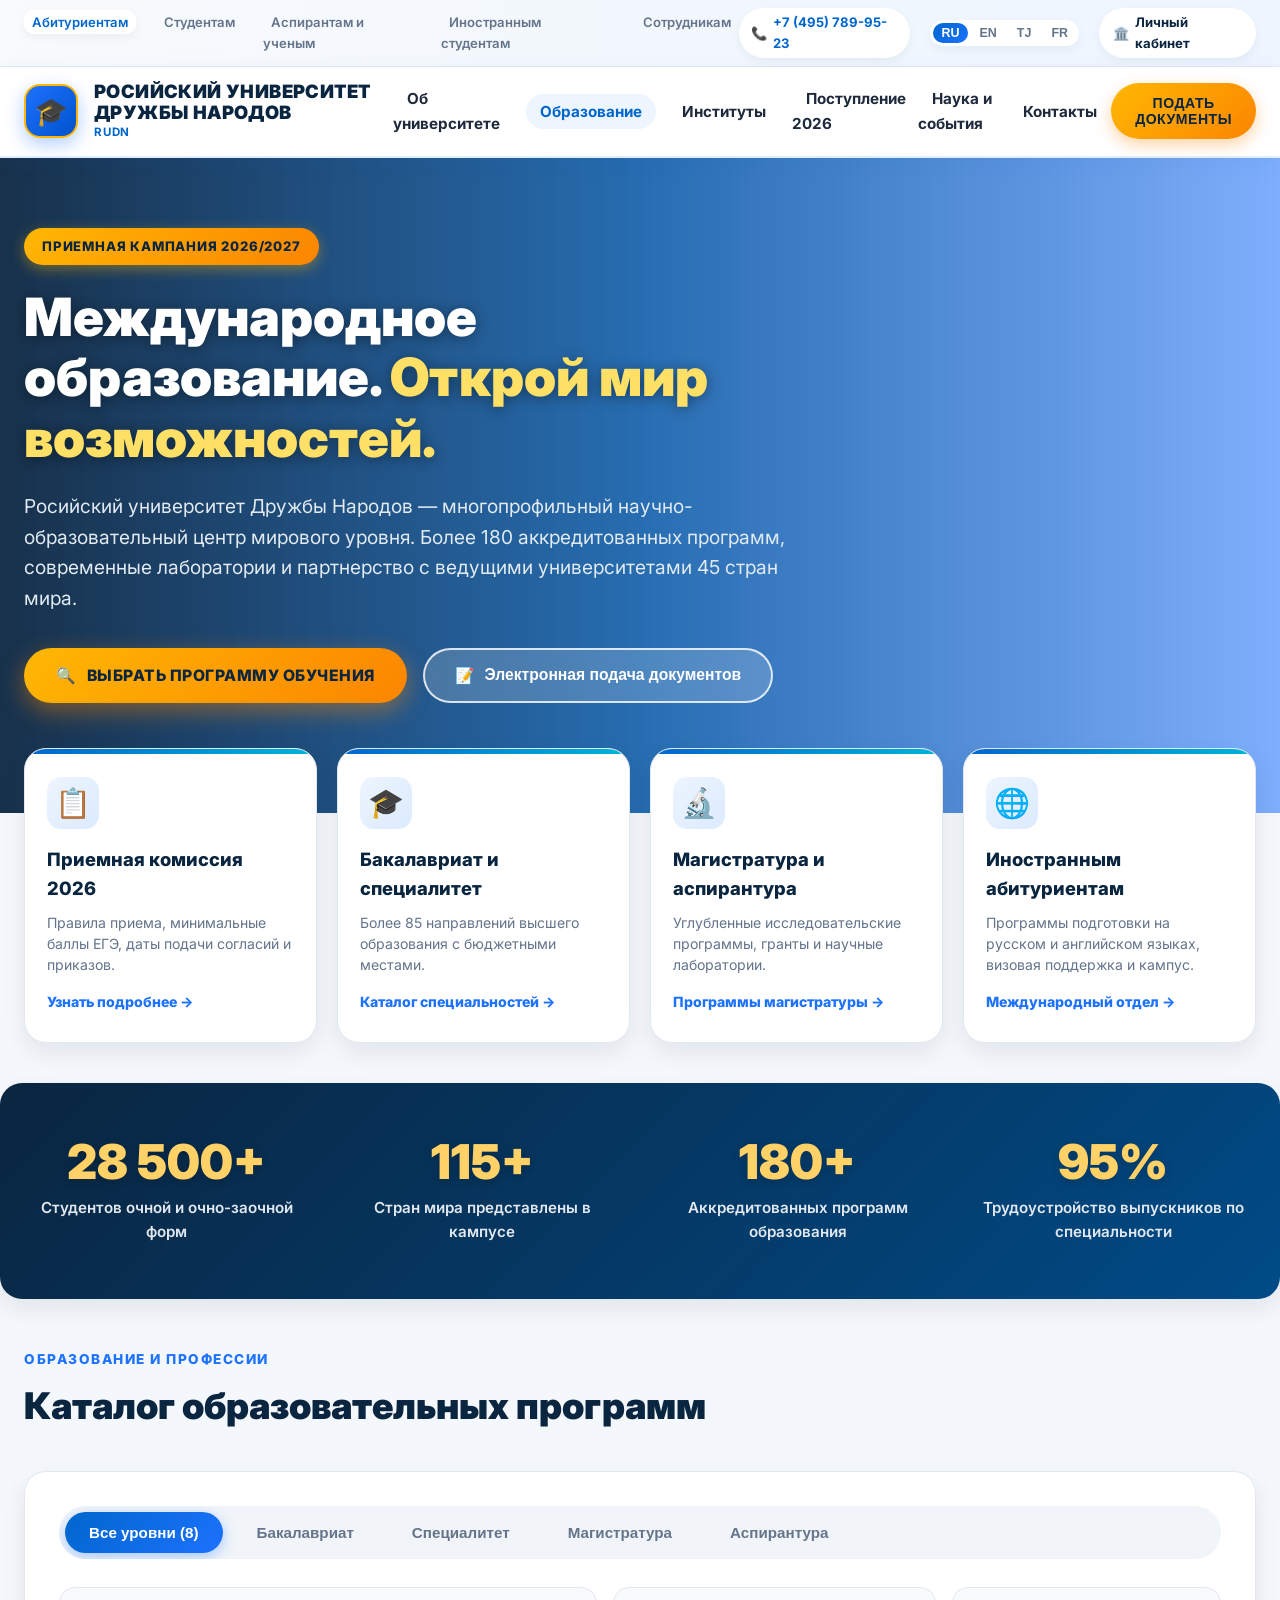
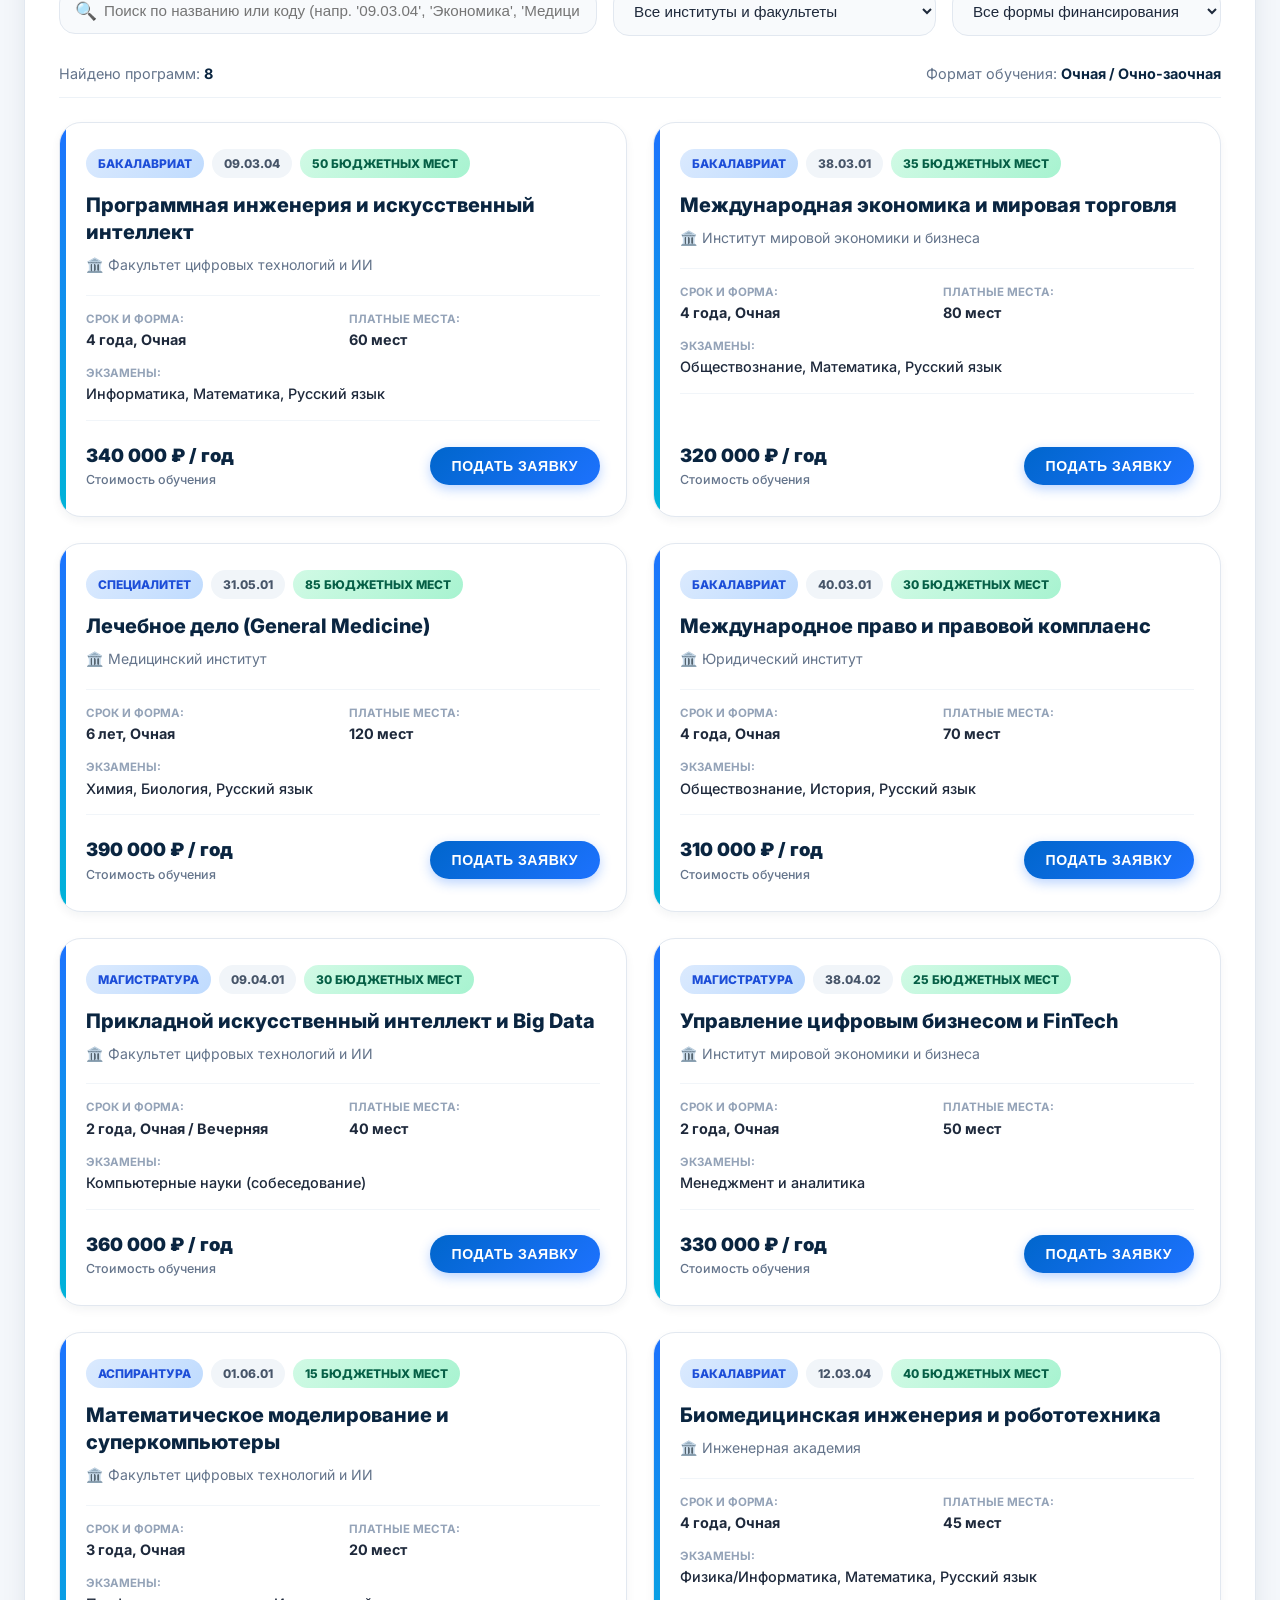
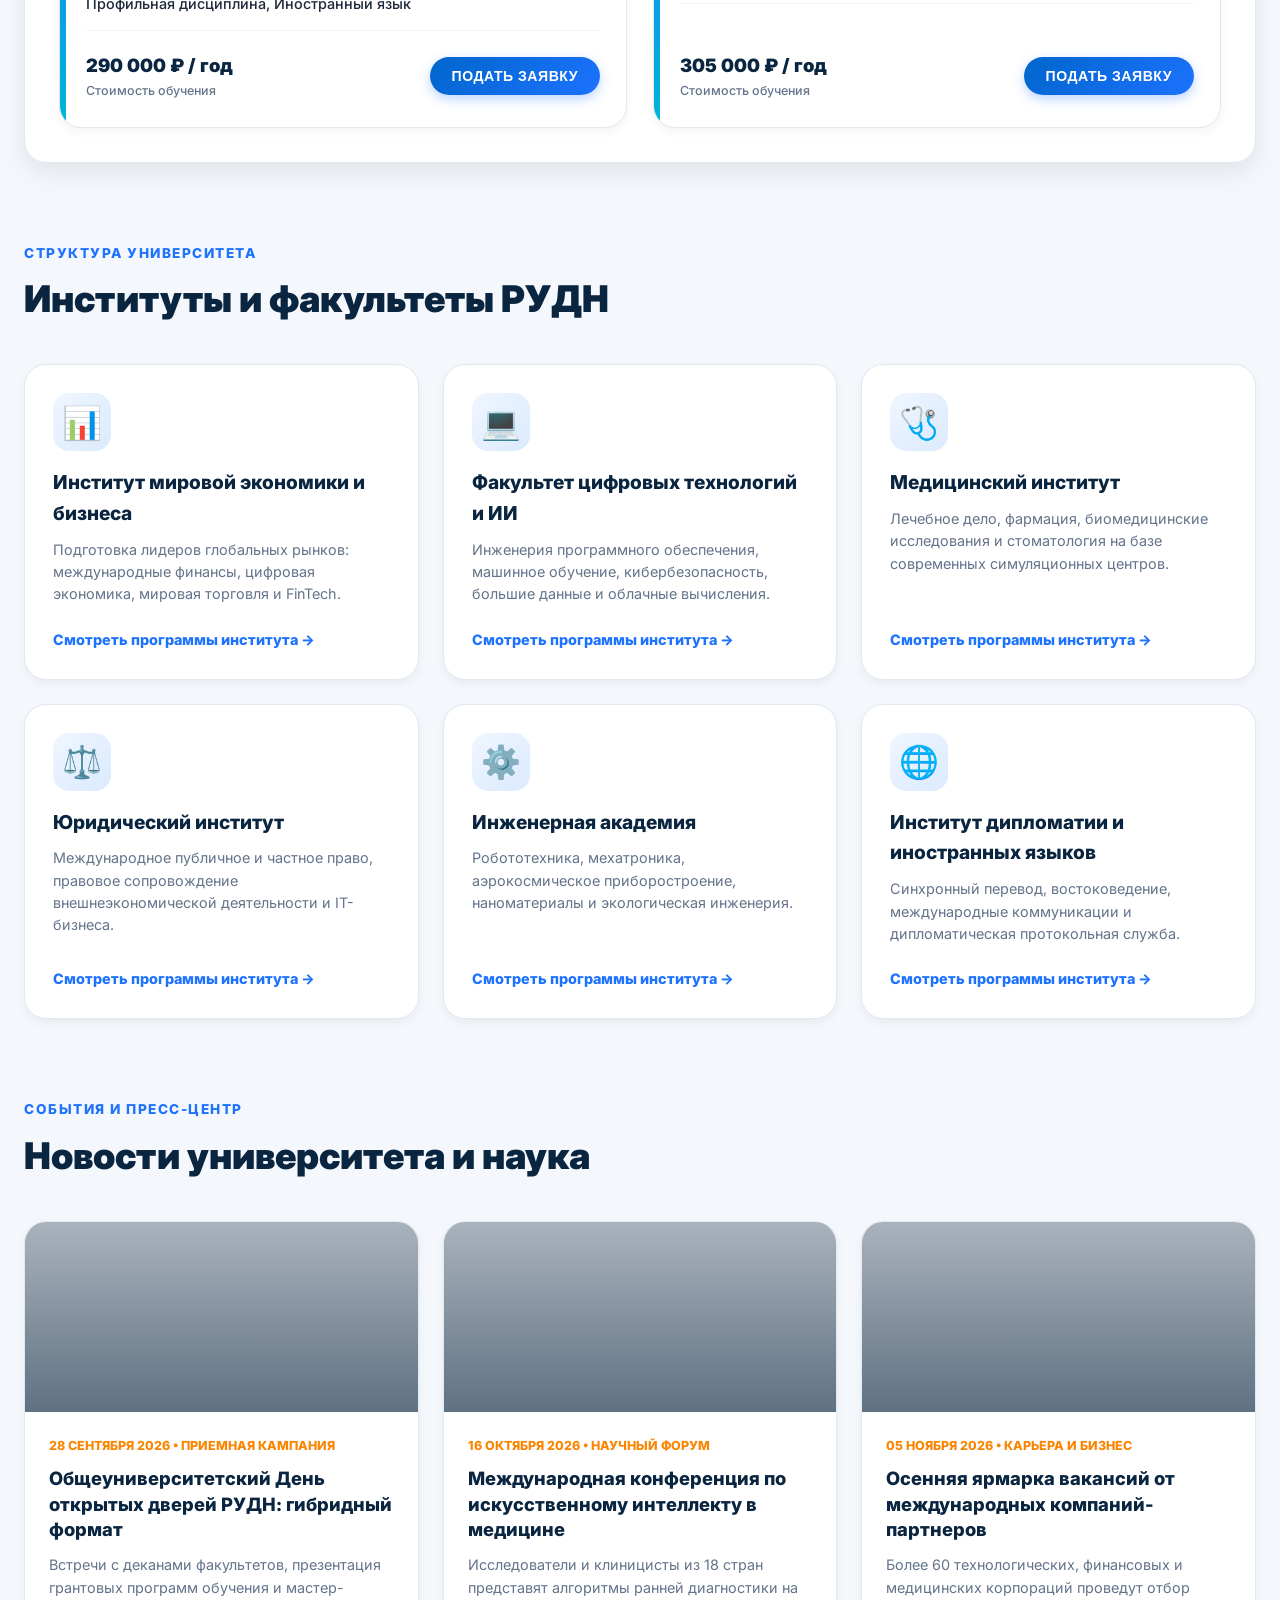
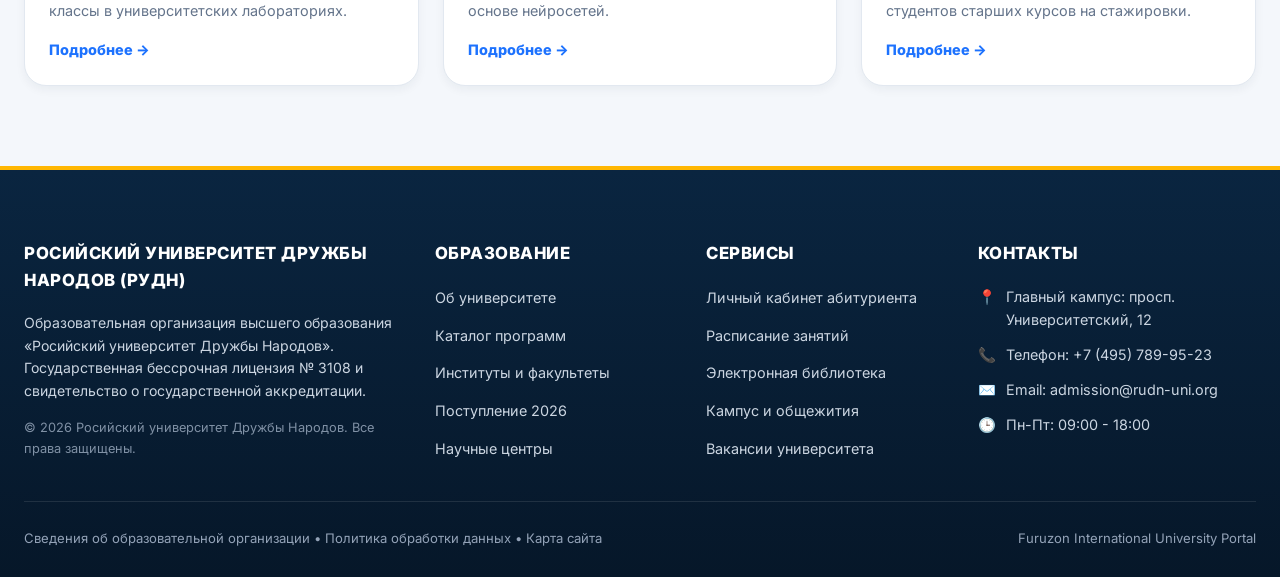
==== commit 0c92f667: "Update index.html" ====
--- a/index.html
+++ b/index.html
@@ -28,7 +28,7 @@
 
       <div class="utility-right-tools">
         <a href="tel:+74957890123" class="hotline-phone">
-          <span>📞</span> +7 (495) 789-01-23
+          <span>📞</span> +7 (495) 789-95-23
         </a>
 
         <div class="lang-selector">
@@ -225,7 +225,7 @@
   <section class="section-container" id="faculties">
     <div class="section-title-wrap">
       <span class="section-kicker">Структура университета</span>
-      <h2 class="section-heading">Институты и факультеты МУФ</h2>
+      <h2 class="section-heading">Институты и факультеты РУДН</h2>
     </div>
 
     <div class="institutes-academic-grid">
@@ -298,7 +298,7 @@
         <div class="news-card-inner">
           <div>
             <div class="news-stamp-date">28 сентября 2026 • Приемная кампания</div>
-            <h3>Общеуниверситетский День открытых дверей МУФ: гибридный формат</h3>
+            <h3>Общеуниверситетский День открытых дверей РУДН: гибридный формат</h3>
             <p>Встречи с деканами факультетов, презентация грантовых программ обучения и мастер-классы в университетских лабораториях.</p>
           </div>
           <a href="#admission" class="read-more-link">Подробнее →</a>
@@ -395,7 +395,7 @@
 
           <div class="checkbox-consent">
             <input type="checkbox" id="consentAgree" required>
-            <label for="consentAgree">Я даю согласие на обработку персональных данных в соответствии с правилами приема МУФ.</label>
+            <label for="consentAgree">Я даю согласие на обработку персональных данных в соответствии с правилами приема РУДН</label>
           </div>
 
           <button type="submit" class="btn-send-application">Зарегистрировать заявление в приемной комиссии</button>
@@ -497,7 +497,7 @@
           </div>
           <div class="mini-summary-item">
             <span class="lbl">Курс и группа:</span>
-            <span class="val">3 курс, группа ЭК-301</span>
+            <span class="val">4 курс, группа ЭК-401</span>
           </div>
           <div class="mini-summary-item">
             <span class="lbl">Баланс по договору:</span>
@@ -522,7 +522,7 @@
     <div class="container">
       <div class="footer-columns-grid">
         <div>
-          <h4>Росийский университет Дружбы Народов (МУФ)</h4>
+          <h4>Росийский университет Дружбы Народов (РУДН)</h4>
           <p style="font-size: 0.88rem; line-height: 1.6; margin-bottom: 16px;">
             Образовательная организация высшего образования «Росийский университет Дружбы Народов». Государственная бессрочная лицензия № 3108 и свидетельство о государственной аккредитации.
           </p>
@@ -557,8 +557,8 @@
           <h4>Контакты</h4>
           <ul class="footer-contacts-info">
             <li><span>📍</span> Главный кампус: просп. Университетский, 12</li>
-            <li><span>📞</span> Телефон: +7 (495) 789-01-23</li>
-            <li><span>✉️</span> Email: admission@furuzon-uni.org</li>
+            <li><span>📞</span> Телефон: +7 (495) 789-95-23</li>
+            <li><span>✉️</span> Email: admission@rudn-uni.org</li>
             <li><span>🕒</span> Пн-Пт: 09:00 - 18:00</li>
           </ul>
         </div>
